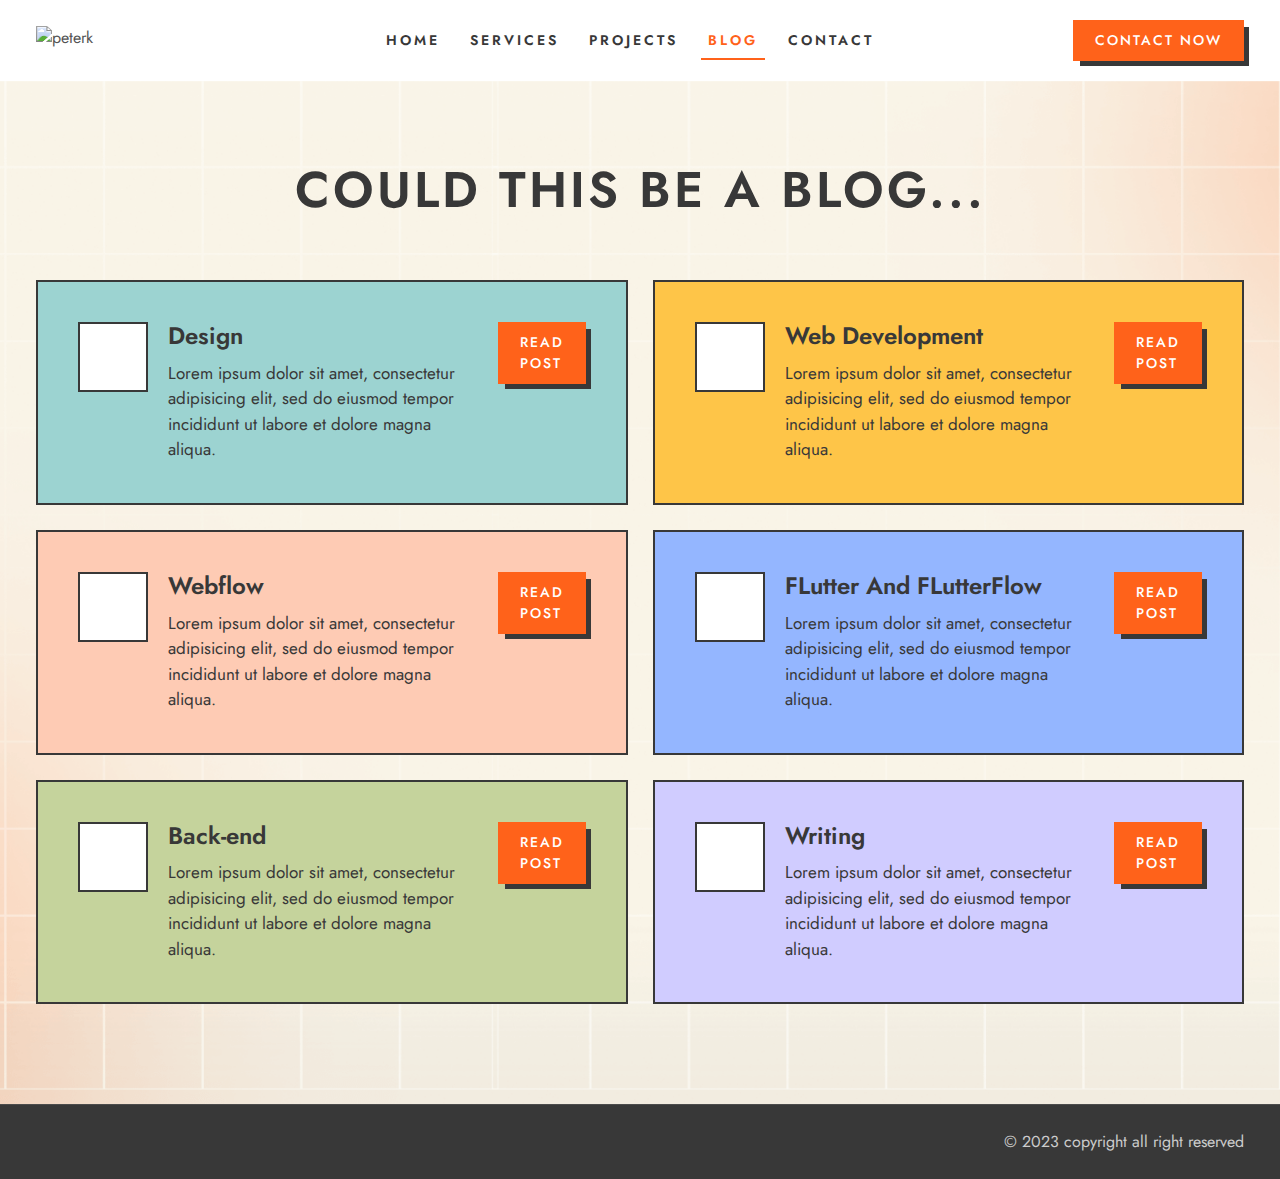
==== mysite/blog.html @ 4d0b6ac9 "Add files via upload" ====
<!DOCTYPE html>
<html lang="en">

<head>
  <meta charset="UTF-8">
  <meta http-equiv="X-UA-Compatible" content="IE=edge">
  <meta name="viewport" content="width=device-width, initial-scale=1.0">

  <!-- 
    - primary meta tags
  -->
  <title>Blog</title>
  <meta name="title" content="blog">
  <meta name="description" content="my thoughts on thing">

  <!-- 
    - favicon
  -->
  <link rel="shortcut icon" href="./favicon.svg" type="image/svg+xml">

  <!-- 
    - google font link
  -->
  <link rel="preconnect" href="https://fonts.googleapis.com">
  <link rel="preconnect" href="https://fonts.gstatic.com" crossorigin>
  <link href="https://fonts.googleapis.com/css2?family=Jost:wght@400;500;600&display=swap" rel="stylesheet">

  <!-- 
    - custom css link
  -->
  <link rel="stylesheet" href="./assets/css/require.css">
  <link rel="stylesheet" href="./assets/css/pages/service.css">

</head>

<body>

  <!-- 
    - #PRELOADER
  -->

  <div class="preloader" data-preloader>
    <div class="preloader-circle"></div>
  </div>





  <!-- 
    - #HEADER
  -->

  <header class="header" data-header>
    <div class="container">

      <a href="./index.html" class="logo">
        <img src="./assets/images/" width="151" height="28" alt="peterk">
      </a>

      <nav class="navbar" data-navbar>
        <ul class="navbar-list">

          <li class="navbar-item">
            <a href="./index.html" class="label-lg navbar-link has-after">Home</a>
          </li>

          <li class="navbar-item">
            <a href="./service.html" class="label-lg navbar-link has-after">Services</a>
          </li>

          <li class="navbar-item">
            <a href="./portfolio.html" class="label-lg navbar-link has-after">Projects</a>
          </li>
          
          <li class="navbar-item">
            <a href="#" class="label-lg navbar-link has-after  active">Blog</a>
          </li>

          <li class="navbar-item">
            <a href="./contact.html" class="label-lg navbar-link has-after">Contact</a>
          </li>
         

        </ul>
      </nav>

      <a href="./contact.html" class="btn btn-primary">Contact Now</a>

      <button class="nav-toggle-btn" aria-label="menu" data-nav-toggler>
        <ion-icon name="menu-outline" aria-hidden="true"></ion-icon>
      </button>

    </div>
  </header>





  <main>
    <article>

      <!-- 
        - #SERVICE
      -->

      <section class="section service has-bg-image" aria-labelledby="service-label"
        style="background-image: url('./assets/images/service-bg.png')">
        <div class="container">

          <h2 class="section-title headline-md text-center" id="service-label">Could this be a Blog...</h2>

          <ul class="service-list">

            <li class="card-container">
              <div class="card card-md" style="background-color: hsl(177, 39%, 72%)">

                <div class="card-media">
                  <ion-icon name="phone-portrait-outline" aria-hidden="true"></ion-icon>
                </div>

                <div>
                  <h3 class="card-title title-sm">Design</h3>

                  <p class="body-sm">
                    Lorem ipsum dolor sit amet, consectetur adipisicing elit, sed do eiusmod tempor incididunt ut labore
                    et dolore magna aliqua.
                  </p>
                </div>
                <a href="./contact.html" class="btn btn-primary">Read Post</a>
              </div>
            </li>

            <li class="card-container">
              <div class="card card-md" style="background-color: hsl(41, 99%, 64%)">

                <div class="card-media">
                  <ion-icon name="laptop-outline" aria-hidden="true"></ion-icon>
                </div>

                <div>
                  <h3 class="card-title title-sm">Web Development</h3>

                  <p class="body-sm">
                    Lorem ipsum dolor sit amet, consectetur adipisicing elit, sed do eiusmod tempor incididunt ut labore
                    et dolore magna aliqua.
                  </p>
                </div>
                <a href="./contact.html" class="btn btn-primary">Read Post</a>
              </div>
            </li>

            <li class="card-container">
              <div class="card card-md" style="background-color: hsl(19, 97%, 85%)">

                <div class="card-media">
                  <ion-icon name="stats-chart-outline" aria-hidden="true"></ion-icon>
                </div>

                <div>
                  <h3 class="card-title title-sm">Webflow</h3>

                  <p class="body-sm">
                    Lorem ipsum dolor sit amet, consectetur adipisicing elit, sed do eiusmod tempor incididunt ut labore
                    et dolore magna aliqua.
                  </p>
                </div>
                <a href="./contact.html" class="btn btn-primary">Read Post</a>
              </div>
              
            </li>

            <li class="card-container">
              <div class="card card-md" style="background-color: hsl(221, 100%, 79%)">

                <div class="card-media">
                  <ion-icon name="shapes-outline" aria-hidden="true"></ion-icon>
                </div>

                <div>
                  <h3 class="card-title title-sm">FLutter And FLutterFlow</h3>

                  <p class="body-sm">
                    Lorem ipsum dolor sit amet, consectetur adipisicing elit, sed do eiusmod tempor incididunt ut labore
                    et dolore magna aliqua.
                  </p>
                </div>
                <a href="./contact.html" class="btn btn-primary">Read Post</a>
              </div>
            </li>

            <li class="card-container">
              <div class="card card-md" style="background-color: hsl(76, 39%, 72%)">

                <div class="card-media">
                  <ion-icon name="code-slash-outline" aria-hidden="true"></ion-icon>
                </div>

                <div>
                  <h3 class="card-title title-sm">Back-end</h3>

                  <p class="body-sm">
                    Lorem ipsum dolor sit amet, consectetur adipisicing elit, sed do eiusmod tempor incididunt ut labore
                    et dolore magna aliqua.
                  </p>
                </div>
                <a href="./contact.html" class="btn btn-primary">Read Post</a>
              </div>
            </li>

            <li class="card-container">
              <div class="card card-md" style="background-color: hsl(245, 100%, 90%)">

                <div class="card-media">
                  <ion-icon name="globe-outline" aria-hidden="true"></ion-icon>
                </div>

                <div>
                  <h3 class="card-title title-sm">Writing</h3>

                  <p class="body-sm">
                    Lorem ipsum dolor sit amet, consectetur adipisicing elit, sed do eiusmod tempor incididunt ut labore
                    et dolore magna aliqua.
                  </p>
                </div>
                <a href="./contact.html" class="btn btn-primary">Read Post</a>
              </div>
            </li>

          </ul>

        </div>
      </section>

    </article>
  </main>

 




  <!-- 
    - #FOOTER
  -->

  <footer class="footer">
    <div class="container">

      <ul class="social-list">

        <li>
          <a href="#" class="social-link">
            <ion-icon name="logo-github"></ion-icon>
          </a>
        </li>


        <li>
          <a href="#" class="social-link">
            <ion-icon name="logo-twitter"></ion-icon>
          </a>
        </li>

        <li>
          <a href="#" class="social-link">
            <ion-icon name="logo-instagram"></ion-icon>
          </a>
        </li>

        <li>
          <a href="#" class="social-link">
            <ion-icon name="logo-linkedin"></ion-icon>
          </a>
        </li>

        
      </ul>

      <p class="text-center">&copy; 2023 copyright all right reserved</p>

    </div>
  </footer>





  <!-- 
    - custom js link
  -->
  <script src="./assets/js/script.js"></script>

  <!-- 
    - ionicon
  -->
  <script type="module" src="https://unpkg.com/ionicons@5.5.2/dist/ionicons/ionicons.esm.js"></script>
  <script nomodule src="https://unpkg.com/ionicons@5.5.2/dist/ionicons/ionicons.js"></script>

</body>

</html>
---- mysite/assets/css/require.css ----
/*-----------------------------------*\
  #require.css
\*-----------------------------------*/

/**
 * copyright 2022 codewithsadee
 */

/**
 * TABLE OF CONTENT
 *
 * Custom properties..............Global variables
 * Reset..........................Removed browser default style
 * Typography.....................Typography style
 * Reused.........................Reused classes
 * Preloader......................Preload style
 * Header.........................Header style
 * Footer.........................Footer style
 * Media queries..................Responsive for all devices
 */





/*-----------------------------------*\
  #CUSTOM PROPERTY
\*-----------------------------------*/

:root {

  /**
   * colors
   */

  --maximum-yellow-red_a10: hsla(41, 99%, 64%, 0.1);
  --maximum-yellow-red_a40: hsla(41, 99%, 64%, 0.4);
  --maximum-yellow-red: hsl(41, 99%, 64%);
  --orange-red_a20: hsla(19, 100%, 55%, 0.2);
  --eerie-black: hsl(210, 11%, 15%);
  --orange-red: hsl(19, 100%, 55%);
  --davys-gray: hsl(0, 0%, 33%);
  --white_a80: hsla(0, 0%, 100%, 0.8);
  --white_a75: hsla(0, 0%, 100%, 0.75);
  --white_a10: hsla(0, 0%, 100%, 0.1);
  --jet_a10: hsla(0, 0%, 22%, 0.1);
  --black: hsl(0, 0%, 0%);
  --white: hsl(0, 0%, 100%);
  --jet: hsl(0, 0%, 22%);

  /**
   * typography
   */

  --ff-jost: 'Jost', sans-serif;

  --fs-45: 4.5rem;
  --fs-38: 3.8rem;
  --fs-32: 3.2rem;
  --fs-27: 2.7rem;
  --fs-26: 2.6rem;
  --fs-22: 2.2rem;
  --fs-20: 2rem;
  --fs-18: 1.8rem;
  --fs-17: 1.7rem;
  --fs-14: 1.4rem;
  --fs-12: 1.2rem;
  
  --fw-400: 400;
  --fw-500: 500;
  --fw-600: 600;

  /**
   * spacing
   */

  --section-padding: 60px;

  /**
   * shadow
   */

  --shadow: 0 2px 2px hsla(0, 0%, 22%, 0.08);

  /**
   * border radius
   */

  --radius-50: 50px;
  --radius-pill: 100px;
  --radius-circle: 50%;

  /**
   * transition
   */

  --transition-1: 0.25s ease;
  --transition-2: 0.5s ease;
  --cubic-out: cubic-bezier(0.05, 0.83, 0.52, 0.97);

}





/*-----------------------------------*\
  #RESET
\*-----------------------------------*/

*,
*::before,
*::after {
  margin: 0;
  padding: 0;
  box-sizing: border-box;
}

li { list-style: none; }

a,
img,
span,
label,
button,
ion-icon { display: block; }

a {
  color: inherit;
  text-decoration: none;
}

img { height: auto; }

input,
button,
textarea {
  background: none;
  border: none;
  font: inherit;
}

button { cursor: pointer; }

input,
textarea { width: 100%; }

ion-icon { pointer-events: none; }

address { font-style: normal; }

html {
  font-family: var(--ff-jost);
  font-size: 10px;
  scroll-behavior: smooth;
}

body {
  background-color: var(--white);
  color: var(--davys-gray);
  font-size: 1.6rem;
  line-height: 1.5;
  overflow: hidden;
}

body.loaded { overflow: visible; }

:focus-visible { outline-offset: 4px; }

::-webkit-scrollbar { width: 10px; }

::-webkit-scrollbar-track { background-color: hsl(0, 0%, 98%); }

::-webkit-scrollbar-thumb { background-color: hsl(0, 0%, 80%); }

::-webkit-scrollbar-thumb:hover { background-color: hsl(0, 0%, 70%); }





/*-----------------------------------*\
  #TYPOGRAPHY
\*-----------------------------------*/

.headline-lg { font-size: var(--fs-45); }

.headline-md { font-size: var(--fs-38); }

.headline-sm { font-size: var(--fs-32); }

.title-lg { font-size: var(--fs-27); }

.title-md { font-size: var(--fs-26); }

.title-sm { font-size: var(--fs-22); }

.body-lg { font-size: var(--fs-20); }

.body-md { font-size: var(--fs-18); }

.body-sm { font-size: var(--fs-17); }

.label-lg { font-size: var(--fs-14); }

.label-md { font-size: var(--fs-12); }

/**
 * font weight
 */

.headline-lg,
.headline-md,
.headline-sm,
.title-lg,
.title-md,
.title-sm,
.label-lg {
  color: var(--jet);
  font-weight: var(--fw-600);
  line-height: 1.2;
}

.body-lg { font-weight: var(--fw-500); }





/*-----------------------------------*\
  #REUSED STYLE
\*-----------------------------------*/

.container { padding-inline: 16px; }

.section { padding-block: var(--section-padding); }

.w-100 { width: 100%; }

.section-title {
  margin-block-end: 30px;
  text-transform: uppercase;
  letter-spacing: 3px;
}

.text-center { text-align: center; }

.img-cover {
  width: 100%;
  height: 100%;
  object-fit: cover;
}

.has-bg-image {
  background-repeat: no-repeat;
  background-size: cover;
  background-position: center;
}

.img-holder {
  aspect-ratio: var(--width) / var(--height);
  background-color: var(--light-gray);
  overflow: hidden;
}





/*-----------------------------------*\
  #PRELOADER
\*-----------------------------------*/

.preloader {
  position: fixed;
  top: 0;
  left: 0;
  width: 100%;
  height: 100vh;
  background-color: var(--orange-red);
  display: grid;
  place-items: center;
  z-index: 6;
}

.preloader.loaded { display: none; }

.preloader-circle {
  width: 60px;
  height: 60px;
  border: 8px solid transparent;
  border-block-color: var(--white);
  border-radius: var(--radius-circle);
  animation: loading 1s linear infinite;
}

@keyframes loading {
  0% { transform: rotate(0); }
  100% { transform: rotate(1turn); }
}





/*-----------------------------------*\
  #HEADER
\*-----------------------------------*/

.header .btn { display: none; }

.header {
  position: fixed;
  top: 0;
  left: 0;
  width: 100%;
  background-color: var(--white);
  padding-block: 16px;
  z-index: 4;
  transition: var(--transition-1);
}

.header.active { box-shadow: var(--shadow); }

.header .container {
  display: flex;
  justify-content: space-between;
  align-items: center;
}

.nav-toggle-btn {
  color: var(--jet);
  font-size: 3.8rem;
}

.navbar {
  position: absolute;
  top: 100%;
  left: 0;
  width: 100%;
  background-color: var(--white);
  border-block: 2px solid var(--jet);
  transition: 0.25s var(--cubic-out);
  transition-delay: 0.15s;
  transform: scaleY(0);
  transform-origin: top;
  visibility: hidden;
}

.navbar.active {
  transform: scaleY(1);
  visibility: visible;
  transition-duration: 0.5s;
  transition-delay: 0s;
}

.navbar > * {
  opacity: 0;
  transition: var(--transition-1);
}

.navbar.active > * {
  opacity: 1;
  transition-delay: 0.4s;
}

.navbar-item:not(:last-child) { border-block-end: 1px solid var(--jet_a10); }

.navbar-link {
  text-transform: uppercase;
  letter-spacing: 3px;
  padding: 16px 15px;
  transition: var(--transition-1);
}

.navbar-link:is(:hover, :focus-visible, .active) { color: var(--orange-red); }





/*-----------------------------------*\
  #FOOTER
\*-----------------------------------*/

.footer {
  background-color: var(--jet);
  color: var(--white_a75);
  border-block-start: 1px solid var(--white_a10);
  padding-block: 18px;
}

.social-list {
  display: flex;
  justify-content: center;
  gap: 18px;
  margin-block-end: 15px;
}

.social-link { font-size: 1.8rem; }

.social-link:is(:hover, :focus-visible) { color: var(--orange-red); }





/*-----------------------------------*\
  #MEDIA QUEREIS
\*-----------------------------------*/

/**
 * responsive for large than 575px screen
 */

@media (min-width: 575px) {

  .title-lg { --fs-27: 3.5rem; }

}





/**
 * responsive for large than 768px screen
 */

@media (min-width: 768px) {

  /**
   * TYPOGRAPHY
   */

  .headline-lg { --fs-45: 6rem; }

  .headline-md { --fs-38: 4.5rem; }

  .title-md { --fs-26: 3.2rem; }



  /**
   * REUSED STYLE
   */

  .section { --section-padding: 100px; }

  .section-title { margin-block-end: 40px; }



  /**
   * FOOTER
   */

  .footer { padding-block: 25px; }

  .footer .container {
    display: flex;
    justify-content: space-between;
    align-items: center;
  }

  .social-list { margin-block-end: 0; }

}





/**
 * responsive for large than 992px screen
 */

@media (min-width: 992px) {
  
  /**
   * TYPOGRAPHY
   */

  .headline-md { --fs-38: 5rem; }

  .title-lg { --fs-27: 4rem; }

  .title-sm { --fs-22: 2.4rem; }



  /**
   * REUSED STYLE
   */

  .section-title { margin-block-end: 60px; }



  /**
   * HEADER
   */

  .nav-toggle-btn { display: none; }

  .navbar,
  .navbar.active,
  .navbar > * {
    all: unset;
    display: block;
  }

  .navbar-list { display: flex; }

  .navbar-item:not(:last-child) { border-block-end: none; }

  .navbar-link { position: relative; }

  .navbar-link::after {
    content: "";
    position: absolute;
    bottom: 5px;
    left: 50%;
    transform: translateX(-50%) scaleX(0);
    transform-origin: right;
    width: 80%;
    height: 2px;
    background-color: var(--orange-red);
    transition: transform var(--transition-1);
  }

  .navbar-link:is(:hover, :focus-visible, .active)::after {
    transform: translateX(-50%) scaleX(1);
    transform-origin: left;
  }

  .header .btn { display: block; }

}





/**
 * responsive for large than 1200px screen
 */

@media (min-width: 1200px) {

  /**
   * TYPOGRAPHY
   */

  .headline-lg { --fs-45: 7rem; }

  

  /**
   * REUSED STYLE
   */

  .container {
    max-width: 1240px;
    width: 100%;
    margin-inline: auto;
  }

}
---- mysite/assets/css/pages/service.css ----
/*-----------------------------------*\
  #service.css
\*-----------------------------------*/

/**
 * copyright 2022 codewithsadee
 */
 
/**
 * TABLE OF CONTENT
 *
 * COMPONENTS
 * Card...........................Cards style
 * Btn............................Button style
 *
 * MAIN CONTENT
 * Service........................Service style
 * Media queries..................Responsive for all devices
 */





/*-----------------------------------*\
  #COMPONENTS
\*-----------------------------------*/

@import url('../components/card.css');
@import url('../components/btn.css');





/*-----------------------------------*\
  #SERVICES
\*-----------------------------------*/

.service { padding-block-start: calc(var(--section-padding) + 60px); }

.service-list {
  display: grid;
  gap: 25px;
}

.card-title { margin-block-end: 10px; }

.card ion-icon { font-size: 3.2rem; }

.card .body-sm { color: var(--jet); }





/*-----------------------------------*\
  #MEDIA QUERIES
\*-----------------------------------*/

/**
 * responsive for large than 768px screen
 */

@media (min-width: 768px) {

  .service-list { grid-template-columns: 1fr 1fr; }

}
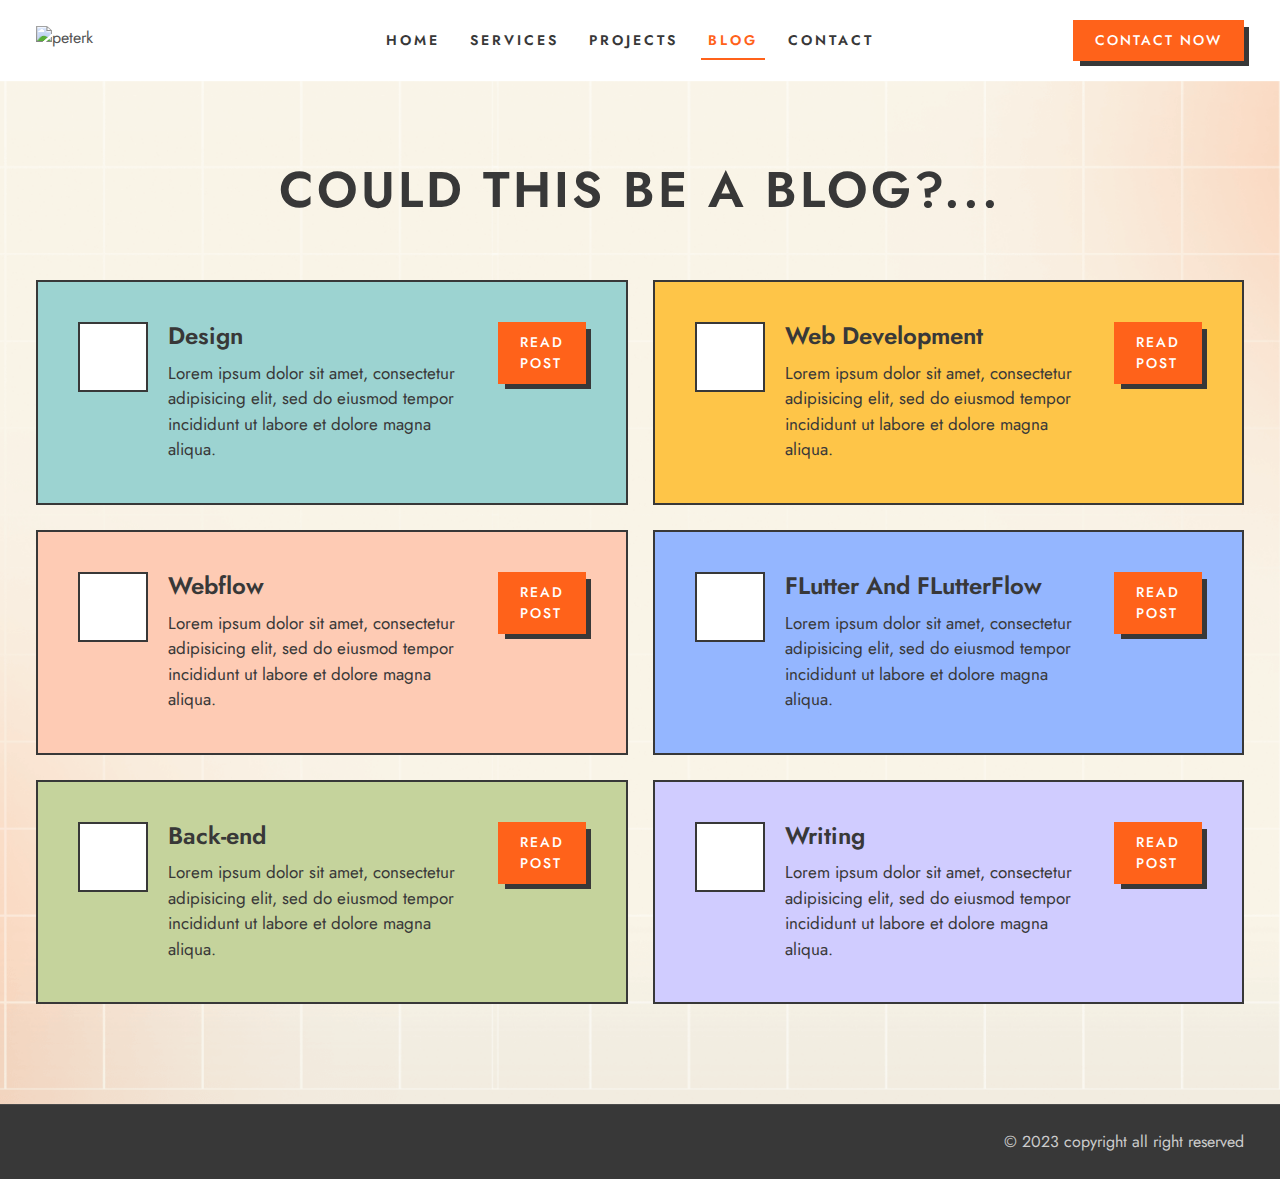
==== commit e5fdc03f: "cloudflare first upload" ====
--- a/mysite/blog.html
+++ b/mysite/blog.html
@@ -109,7 +109,7 @@
         style="background-image: url('./assets/images/service-bg.png')">
         <div class="container">
 
-          <h2 class="section-title headline-md text-center" id="service-label">Could this be a Blog...</h2>
+          <h2 class="section-title headline-md text-center" id="service-label">Could this be a Blog?...</h2>
 
           <ul class="service-list">
 
@@ -128,7 +128,7 @@
                     et dolore magna aliqua.
                   </p>
                 </div>
-                <a href="./contact.html" class="btn btn-primary">Read Post</a>
+                <a href="./post1.html" class="btn btn-primary">Read Post</a>
               </div>
             </li>
 
@@ -147,7 +147,7 @@
                     et dolore magna aliqua.
                   </p>
                 </div>
-                <a href="./contact.html" class="btn btn-primary">Read Post</a>
+                <a href="./post2.html" class="btn btn-primary">Read Post</a>
               </div>
             </li>
 
@@ -166,7 +166,7 @@
                     et dolore magna aliqua.
                   </p>
                 </div>
-                <a href="./contact.html" class="btn btn-primary">Read Post</a>
+                <a href="./post3.html" class="btn btn-primary">Read Post</a>
               </div>
               
             </li>
@@ -186,7 +186,7 @@
                     et dolore magna aliqua.
                   </p>
                 </div>
-                <a href="./contact.html" class="btn btn-primary">Read Post</a>
+                <a href="./post4.html" class="btn btn-primary">Read Post</a>
               </div>
             </li>
 
@@ -205,7 +205,7 @@
                     et dolore magna aliqua.
                   </p>
                 </div>
-                <a href="./contact.html" class="btn btn-primary">Read Post</a>
+                <a href="./post5.html" class="btn btn-primary">Read Post</a>
               </div>
             </li>
 
@@ -224,7 +224,7 @@
                     et dolore magna aliqua.
                   </p>
                 </div>
-                <a href="./contact.html" class="btn btn-primary">Read Post</a>
+                <a href="./post6.html" class="btn btn-primary">Read Post</a>
               </div>
             </li>
 
--- a/mysite/assets/css/pages/service.css
+++ b/mysite/assets/css/pages/service.css
@@ -65,5 +65,6 @@
 @media (min-width: 768px) {
 
   .service-list { grid-template-columns: 1fr 1fr; }
+  .service-list2 { width: full }
 
 }